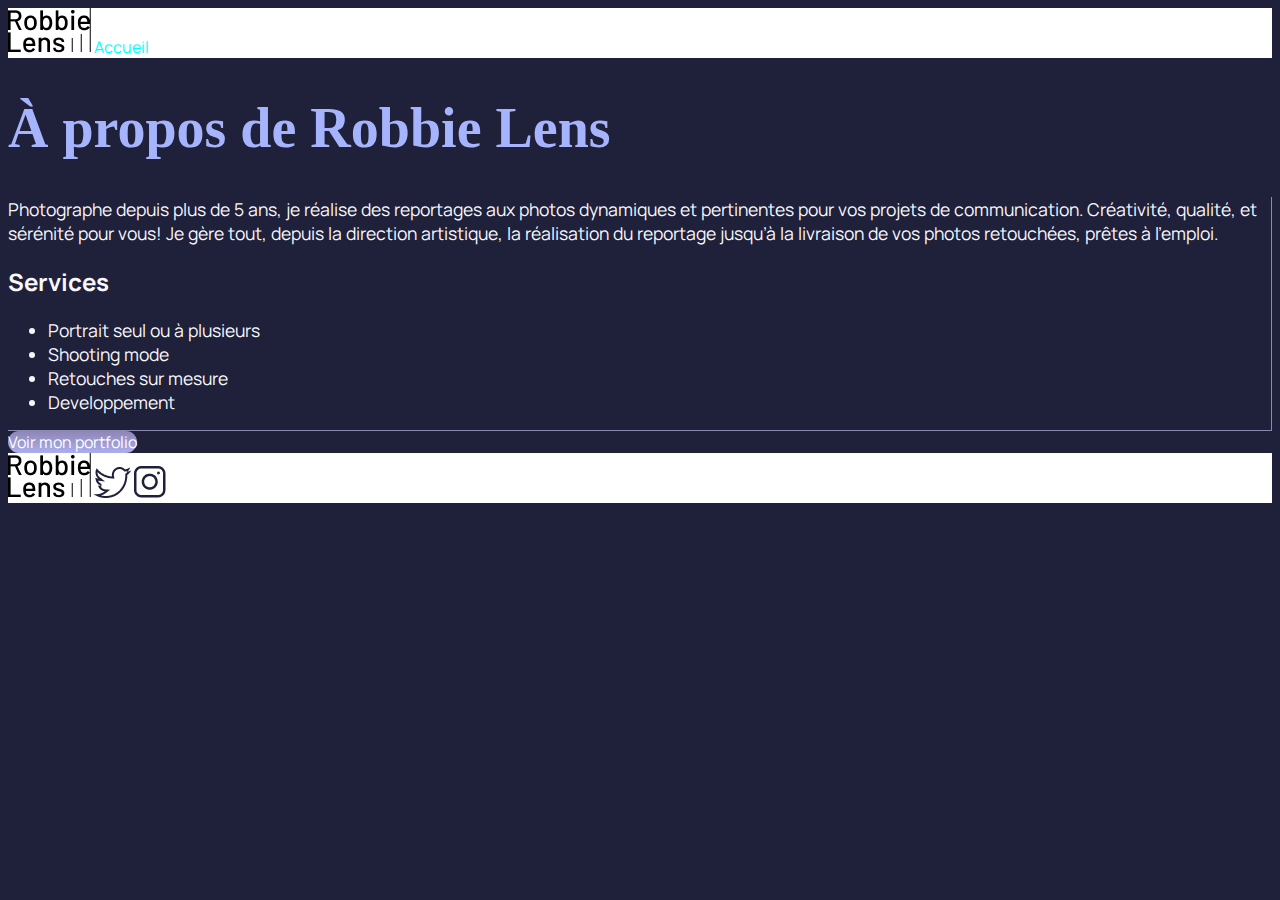
==== a-propos.html @ f7964673 "Ajout des fichiers html+css" ====
<!DOCTYPE html>
<html lang="fr">

<head>
    <meta charset="utf-8">
    <title>À propos - Robbie Lens Photographie</title>
    <link href="style.css" rel="stylesheet">
</head>

<body>
    <div class="backwhite">
        <a href="index.html" class="lien.icone">
            <img src="images/logo.png" alt="Logo Robbie Lens">
        </a>
        <a href="index.html" class="linkcolor linkvistedcolor">Accueil</a>
    </div>

    <h1>À propos de Robbie Lens</h1>
    <div class="block-p-and-ul">
    <p>
        Photographe depuis plus de 5 ans, je réalise des reportages aux photos dynamiques et pertinentes pour vos
        projets de communication. Créativité, qualité, et sérénité pour vous! Je gère tout, depuis la direction
        artistique, la réalisation du reportage jusqu’à la livraison de vos photos retouchées, prêtes à l’emploi.
    </p>
    <h2>Services</h2>
    <ul>
        <li>Portrait seul ou à plusieurs</li>
        <li>Shooting mode</li>
        <li>Retouches sur mesure</li>
        <li>Developpement</li>
    </ul>
    </div>
    <nav>
        <a href="" class="cta">Voir mon portfolio</a>
    </nav>
    <div class="backwhite">
        <a href="index.html">
            <img src="images/logo.png" alt="Logo Robbie Lens" class="lienicone">
        </a>
        <a target="_blank" href="https://twitter.com/">
            <img src="images/twitter.png" alt="Logo Twitter">
        </a>
        <a target="_blank" href="https://www.instagram.com/">
            <img src="images/instagram.png" alt="Logo Instagram">
        </a>
    </div>
</body>

</html>
---- style.css ----
@import url('https://fonts.googleapis.com/css2?family=Montserrat+Alternates:ital,wght@0,100;0,200;0,300;0,400;0,500;0,600;0,700;0,800;0,900;1,100;1,200;1,300;1,400;1,500;1,600;1,700;1,800;1,900&display=swap');
@import url('https://fonts.googleapis.com/css2?family=Manrope:wght@200..800&family=Montserrat+Alternates:ital,wght@0,100;0,200;0,300;0,400;0,500;0,600;0,700;0,800;0,900;1,100;1,200;1,300;1,400;1,500;1,600;1,700;1,800;1,900&display=swap');


body{
    font-family: 'manrope',sans-serif ;
    font-size: 1em;
    background-color: #1f2039;
}


h1{
    color: #a5b4fc;
    font-family: "Montserrat";
    font-size: 3.5em;

}
h2{
    color: #F9F8FF;
}
p,li{
    font-size: 1.1em;
    color: #f9f8ff;
}

em{
    color: #a5b4fc;
    font-style: normal;
}


a {
    color: black;
    text-decoration: none;
    color: #242424;

  }
  a:hover{
    text-decoration: underline;
  }
  .linkcolor:hover{
    color: blue;
  }
  .linkvistedcolor{
    color: aqua;
  }
  
  .backwhite{
    background-color: white;
  }
.cta{
    background:linear-gradient(#8e86b5, #acaeed);
    color: white;
    border-radius: 50px;
}

.block-p-and-ul{
    border-right:solid #8e86b5 1px;
    border-bottom:solid #8e86b5 1px;
}
.lienicone:hover{
    opacity: 0.5;
}
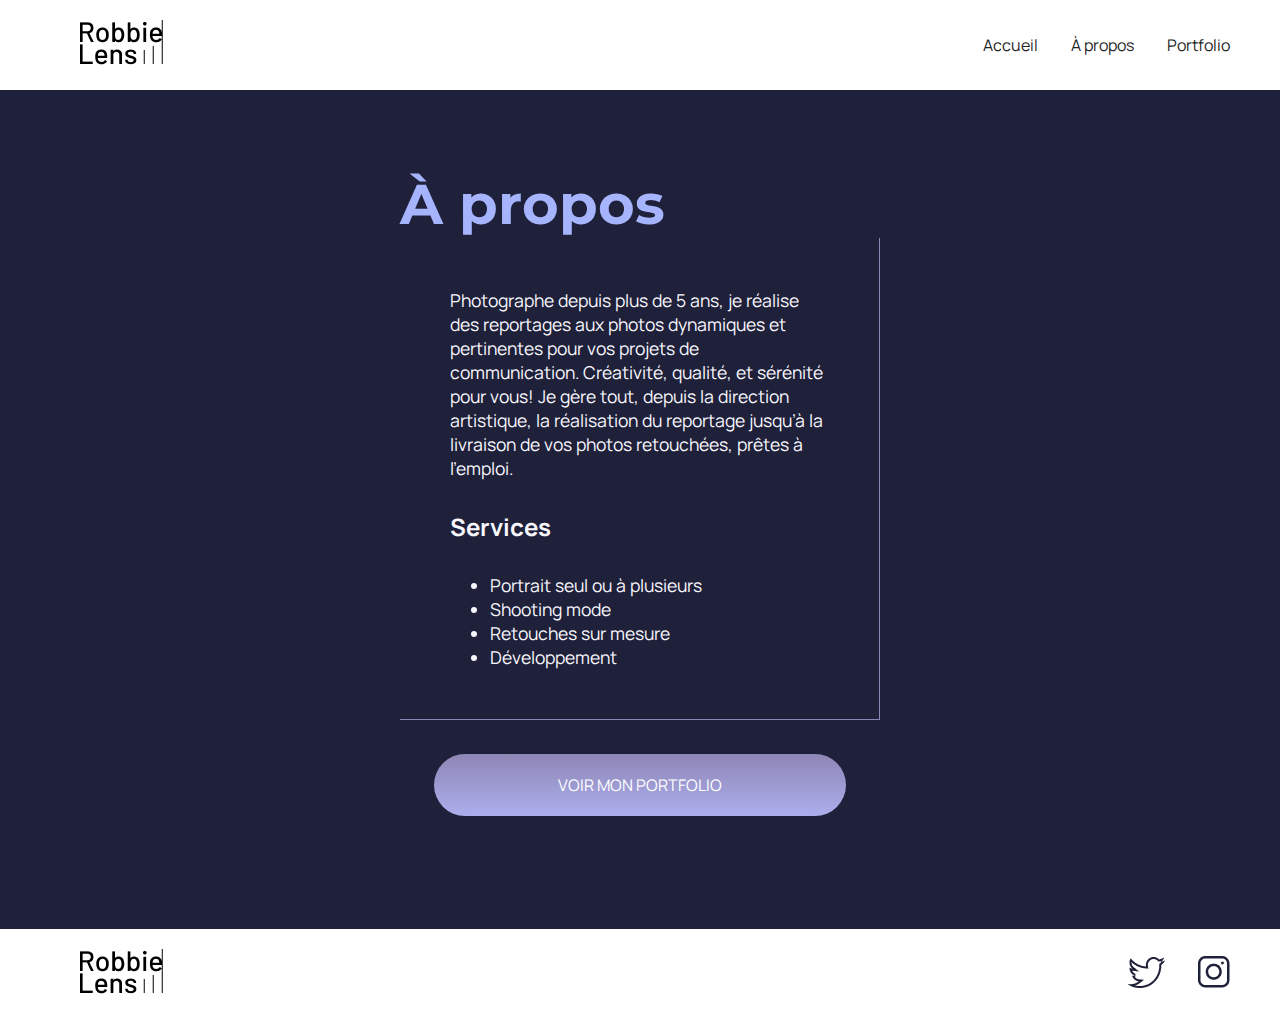
==== commit da3dc730: "Ajout des modif des fichier html et css" ====
--- a/a-propos.html
+++ b/a-propos.html
@@ -2,48 +2,66 @@
 <html lang="fr">
 
 <head>
-    <meta charset="utf-8">
+    <meta charset="utf-8" >
     <title>À propos - Robbie Lens Photographie</title>
-    <link href="style.css" rel="stylesheet">
+    <link href="style.css" rel="stylesheet" >
+    <link rel="preconnect" href="https://fonts.googleapis.com">
+    <link rel="preconnect" href="https://fonts.gstatic.com" crossorigin>
+    <link href="https://fonts.googleapis.com/css2?family=Manrope&family=Montserrat&display=swap" rel="stylesheet">
 </head>
 
 <body>
-    <div class="backwhite">
-        <a href="index.html" class="lien.icone">
-            <img src="images/logo.png" alt="Logo Robbie Lens">
+    <header>
+        <nav>
+            <a href="index.html" class="lien-icone">
+                <img src="images/logo.png" alt="Logo Robbie Lens" >
+            </a>
+            <div>
+                <a href="index.html">Accueil</a>
+                <a href="a-propos.html">À propos</a>
+                <a href="portfolio.html">Portfolio</a>
+            </div>
+        </nav>
+    </header>
+    <main class="a-propos-main">
+        <section>
+            <h1>À propos</h1>
+            <div class="carre-contenu">
+                <p>
+                    Photographe depuis plus de 5 ans, je réalise des reportages aux photos dynamiques et pertinentes
+                    pour
+                    vos
+                    projets de communication. Créativité, qualité, et sérénité pour vous! Je gère tout, depuis la
+                    direction
+                    artistique, la réalisation du reportage jusqu’à la livraison de vos photos retouchées, prêtes à
+                    l’emploi.
+                </p>
+                <h2>Services</h2>
+                <ul>
+                    <li>Portrait seul ou à plusieurs</li>
+                    <li>Shooting mode</li>
+                    <li>Retouches sur mesure</li>
+                    <li>Développement</li>
+                </ul>
+            </div>
+            <div>
+                <a href="portfolio.html" class="cta">VOIR MON PORTFOLIO</a>
+            </div>
+        </section>
+    </main>
+    <footer>
+        <a href="index.html" class="lien-icone">
+            <img src="images/logo.png" alt="Logo Robbie Lens" >
         </a>
-        <a href="index.html" class="linkcolor linkvistedcolor">Accueil</a>
-    </div>
-
-    <h1>À propos de Robbie Lens</h1>
-    <div class="block-p-and-ul">
-    <p>
-        Photographe depuis plus de 5 ans, je réalise des reportages aux photos dynamiques et pertinentes pour vos
-        projets de communication. Créativité, qualité, et sérénité pour vous! Je gère tout, depuis la direction
-        artistique, la réalisation du reportage jusqu’à la livraison de vos photos retouchées, prêtes à l’emploi.
-    </p>
-    <h2>Services</h2>
-    <ul>
-        <li>Portrait seul ou à plusieurs</li>
-        <li>Shooting mode</li>
-        <li>Retouches sur mesure</li>
-        <li>Developpement</li>
-    </ul>
-    </div>
-    <nav>
-        <a href="" class="cta">Voir mon portfolio</a>
-    </nav>
-    <div class="backwhite">
-        <a href="index.html">
-            <img src="images/logo.png" alt="Logo Robbie Lens" class="lienicone">
-        </a>
-        <a target="_blank" href="https://twitter.com/">
-            <img src="images/twitter.png" alt="Logo Twitter">
-        </a>
-        <a target="_blank" href="https://www.instagram.com/">
-            <img src="images/instagram.png" alt="Logo Instagram">
-        </a>
-    </div>
+        <div>
+            <a target="_blank" href="https://twitter.com/" class="lien-icone">
+                <img src="images/twitter.png" alt="Logo Twitter" >
+            </a>
+            <a target="_blank" href="https://www.instagram.com/" class="lien-icone">
+                <img src="images/instagram.png" alt="Logo Instagram" >
+            </a>
+        </div>
+    </footer>
 </body>
 
 </html>--- a/style.css
+++ b/style.css
@@ -1,64 +1,191 @@
-
-@import url('https://fonts.googleapis.com/css2?family=Montserrat+Alternates:ital,wght@0,100;0,200;0,300;0,400;0,500;0,600;0,700;0,800;0,900;1,100;1,200;1,300;1,400;1,500;1,600;1,700;1,800;1,900&display=swap');
-@import url('https://fonts.googleapis.com/css2?family=Manrope:wght@200..800&family=Montserrat+Alternates:ital,wght@0,100;0,200;0,300;0,400;0,500;0,600;0,700;0,800;0,900;1,100;1,200;1,300;1,400;1,500;1,600;1,700;1,800;1,900&display=swap');
-
-
-body{
-    font-family: 'manrope',sans-serif ;
-    font-size: 1em;
-    background-color: #1f2039;
+* {
+  margin: 0;
 }
 
+body {
+  font-family: 'Manrope', sans-serif;
+  font-size: 1em;
+  background-color: #1f2039;
+}
 
-h1{
-    color: #a5b4fc;
-    font-family: "Montserrat";
-    font-size: 3.5em;
+a {
+  color: #242424;
+  text-decoration: none;
+}
+
+em {
+  color: #a5b4fc;
+  font-style: normal;
+}
+
+h1 {
+  font-size: 3.5em;
+  color: #a5b4fc;
+  font-family: 'Montserrat', sans-serif;
+}
+
+h2 {
+  color: #f9f8ff;
+}
+
+p,
+li {
+  font-size: 1.1em;
+  color: #f9f8ff;
+}
+
+header,
+footer {
+  background-color: white;
+  padding: 20px 50px;
+}
+
+.cta {
+  background: linear-gradient(#8e86b5, #acaeed);
+  color: white;
+  border-radius: 50px;
+  padding: 20px 30px;
+  display: inline-block;
+  margin: 7%;
+  justify-content: center;
+  display: flex;
+}
+
+a:hover {
+  text-decoration: underline;
+}
+
+.cta:hover {
+  background: linear-gradient(#696484, #8788ba);
+  text-decoration: none;
+}
+
+.lien-icone {
+  margin-left: 30px;
+}
+
+.lien-icone:hover {
+  opacity: 0.5;
+}
+
+.carre-contenu {
+  border-right: 1px solid #8e86b5;
+  border-bottom: 1px solid #8e86b5;
+  padding: 50px;
+}
+
+.carre-contenu h2 {
+  margin-top: 30px;
+}
+
+.carre-contenu ul {
+  margin-top: 30px;
+}
+
+section {
+  padding: 80px;
+}
+
+.a-propos-main {
+  width: 50%;
+  margin: auto;
+}
+
+footer,
+nav {
+  display: flex;
+  flex-direction: row;
+  align-items: center;
+  justify-content: space-between;
+}
+
+nav a {
+  margin-left: 30px;
+}
+
+.accueil-photos {
+  background-color: white;
+  padding: 80px;
+}
+
+.accueil-photos h2 {
+  color: #242424;
+  text-align: center;
+  margin-bottom: 80px;
+}
+
+.accueil-photos div {
+  display: flex;
+  flex-direction: row;
+  gap: 15px;
+  justify-content: center;
+  margin-bottom: 15px;
+}
+
+.accueil-introduction {
+  display: flex;
+  flex-direction: row;
+  width: 50%;
+  align-items: center;
+  margin: auto;
+}
+
+.portfolio-section-photos {
+  background-color: white;
+}
+
+.portfolio-section-photos h2 {
+  color: #242424;
+  margin-bottom: 80px;
+}
+
+.grid-paysages img,
+.grid-portraits img {
+  width: 100%;
+  height: 100%;
+  
+  object-fit: cover;
+}
+.grid-paysages{
+  display: grid;
+  grid-template-columns: 1fr 1fr 1fr ;
+  grid-template-rows: 40px 40px 40px ;
+  gap: 15px;
+}
+.grid-portraits{
+  display: grid;
+  grid-template-columns: 1fr 1fr 1fr;
+  grid-template-rows: 40px 40px;
+  gap: 15px;
+}
+
+.grid-paysages img,
+.grid-portraits img{
+  width: 100%;
+  height: 100%;
+  object-fit: cover;
+}
+.lien-conteneur{
+  position: relative;
 
 }
-h2{
-    color: #F9F8FF;
+.photo-hover:hover{
+  position: absolute;
+  top: 0;
+  left: 0;
+  right: 0;
+  bottom: 0;
+  display: flex;
+  align-items: center;
+  justify-content: center;
+  font-size: 1.5em;
+  color: white;
+  background-color: rgba(0, 0, 0, 0.7);
+  display: none;
+
 }
-p,li{
-    font-size: 1.1em;
-    color: #f9f8ff;
+.lien-conteneur,
+.photo-hover:hover{
+  display: flex;
 }
 
-em{
-    color: #a5b4fc;
-    font-style: normal;
-}
-
-
-a {
-    color: black;
-    text-decoration: none;
-    color: #242424;
-
-  }
-  a:hover{
-    text-decoration: underline;
-  }
-  .linkcolor:hover{
-    color: blue;
-  }
-  .linkvistedcolor{
-    color: aqua;
-  }
-  
-  .backwhite{
-    background-color: white;
-  }
-.cta{
-    background:linear-gradient(#8e86b5, #acaeed);
-    color: white;
-    border-radius: 50px;
-}
-
-.block-p-and-ul{
-    border-right:solid #8e86b5 1px;
-    border-bottom:solid #8e86b5 1px;
-}
-.lienicone:hover{
-    opacity: 0.5;
-}